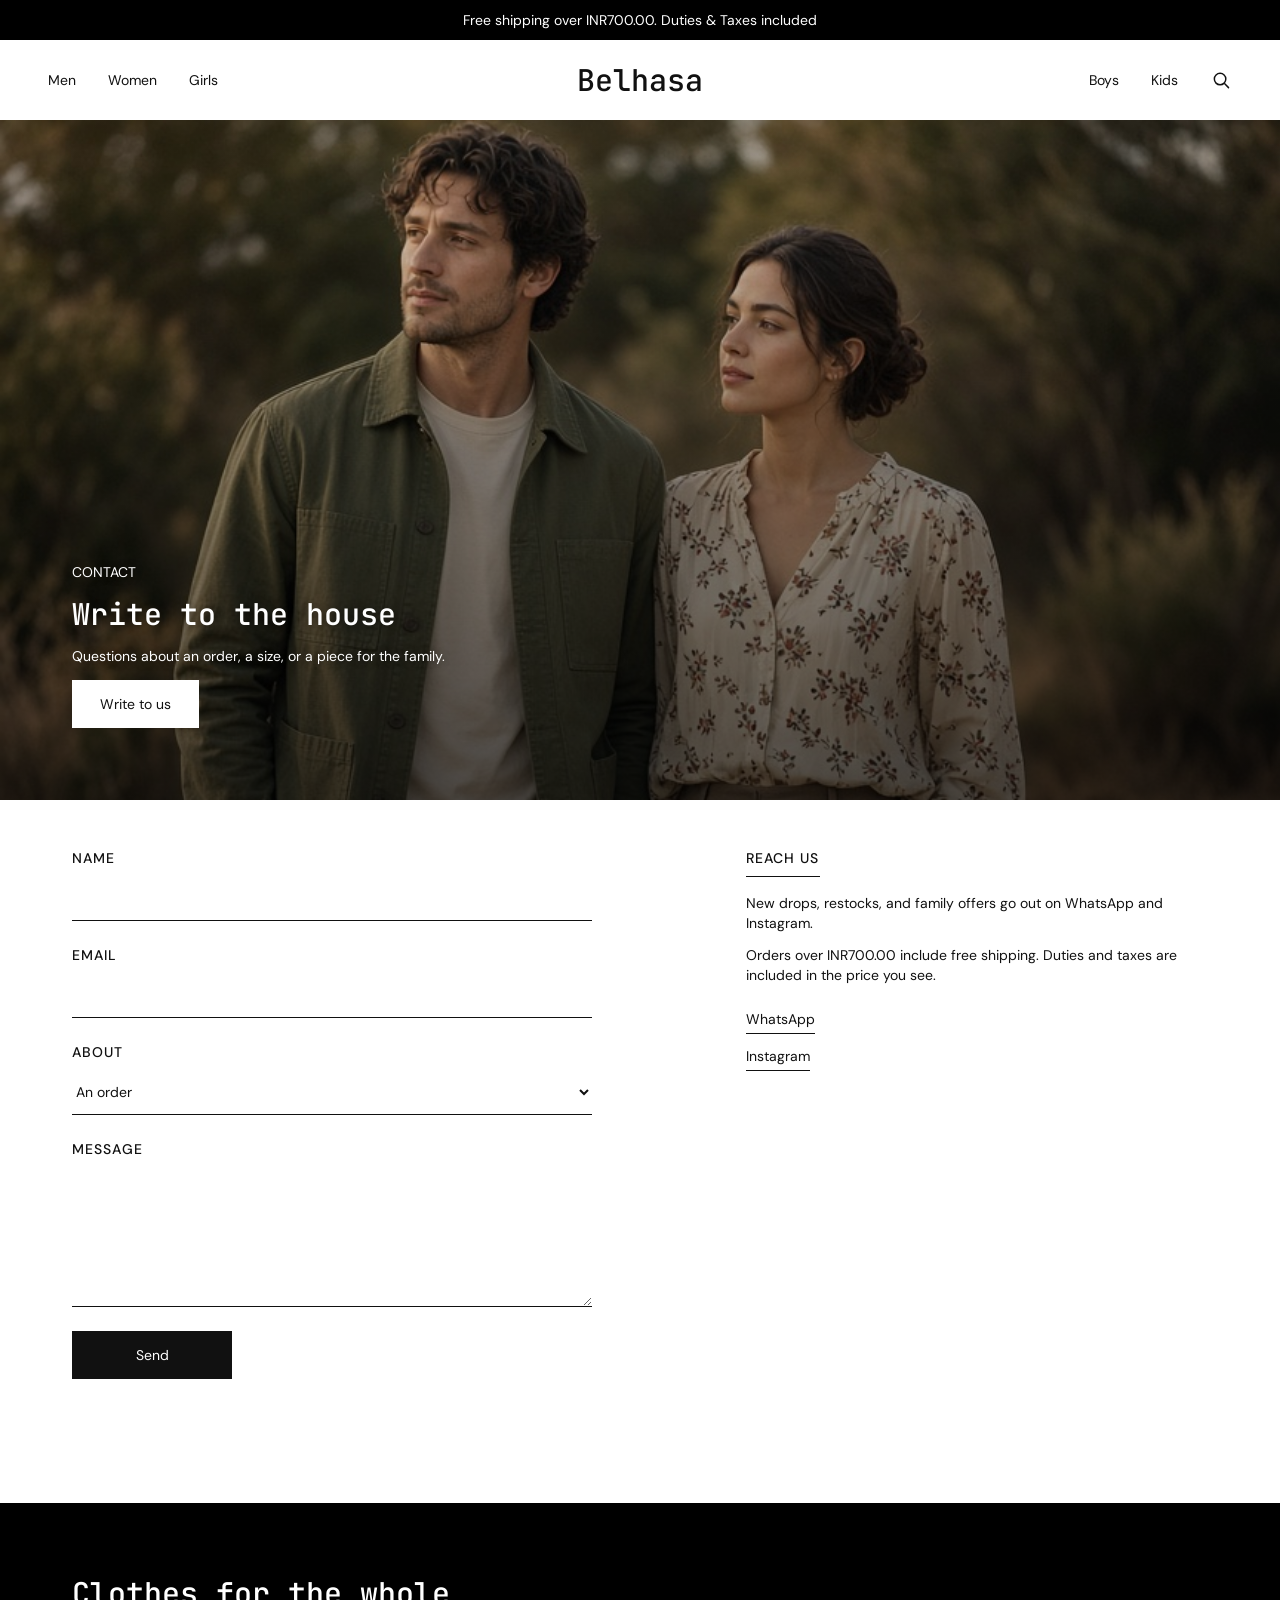
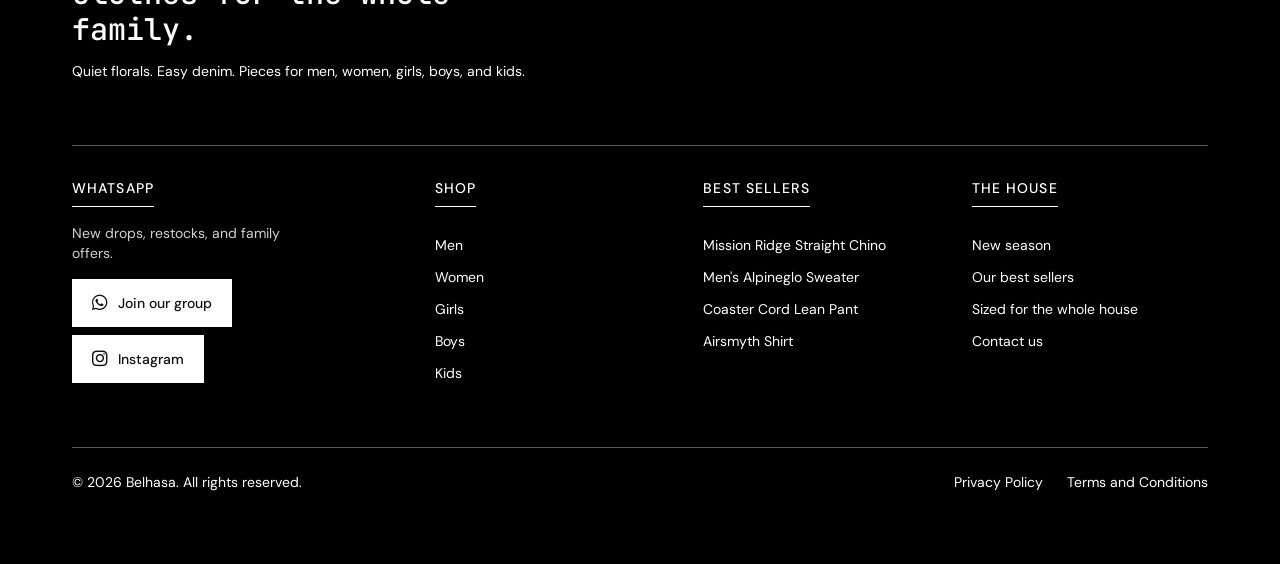
==== contact.html @ 9f824644 "Add files via upload" ====
<!DOCTYPE html>
<html lang="en">
  <head>
    <meta charset="UTF-8" />
    <meta name="viewport" content="width=device-width, initial-scale=1" />
    <title>Contact — Belhasa</title>
    <link rel="preconnect" href="https://fonts.googleapis.com" />
    <link rel="preconnect" href="https://fonts.gstatic.com" crossorigin />
    <link
      href="https://fonts.googleapis.com/css2?family=DM+Sans:opsz,wght@9..40,400;9..40,500&family=JetBrains+Mono:wght@500&display=swap"
      rel="stylesheet"
    />
    <link rel="stylesheet" href="https://cdnjs.cloudflare.com/ajax/libs/font-awesome/6.7.2/css/all.min.css" />
    <link rel="stylesheet" href="styles.css" />
  </head>
  <body>
    <p class="promo">Free shipping over INR700.00. Duties &amp; Taxes included</p>

    <header class="header" data-header>
      <button class="menu-toggle" type="button" aria-expanded="false" aria-controls="site-nav" data-menu-toggle>
        <span class="visually-hidden">Menu</span>
        <svg width="22" height="22" viewBox="0 0 24 24" fill="none" stroke="currentColor" stroke-width="1.6" aria-hidden="true">
          <path d="M4 7h16M4 12h16M4 17h16" stroke-linecap="round" />
        </svg>
      </button>

      <nav class="nav nav-left" id="site-nav" aria-label="Categories" data-nav>
        <a href="index.html#men">Men</a>
        <a href="index.html#women">Women</a>
        <a href="index.html#girls">Girls</a>
        <a class="nav-right-link" href="index.html#boys">Boys</a>
        <a class="nav-right-link" href="index.html#kids">Kids</a>
      </nav>

      <a class="logo" href="index.html">Belhasa</a>

      <div class="nav nav-right">
        <a href="index.html#boys">Boys</a>
        <a href="index.html#kids">Kids</a>
        <button class="search-toggle" type="button" aria-expanded="false" aria-controls="search-panel" data-search-toggle>
          <span class="visually-hidden">Search</span>
          <svg width="22" height="22" viewBox="0 0 24 24" fill="none" stroke="currentColor" stroke-width="1.6" stroke-linecap="round" aria-hidden="true">
            <circle cx="11" cy="11" r="6.25" />
            <path d="M16.1 16.2 20.2 20.3" />
          </svg>
        </button>
      </div>

      <form class="search-panel" id="search-panel" role="search" hidden data-search-panel>
        <label class="visually-hidden" for="search-input">Search Belhasa</label>
        <input id="search-input" type="search" name="q" placeholder="Search men, women, girls, boys, kids" data-search-input />
        <button class="search-close" type="button" data-search-close>Close</button>
      </form>
    </header>

    <main>
      <section class="hero contact-hero" aria-labelledby="contact-title">
        <div class="hero-copy">
          <p class="eyebrow">Contact</p>
          <h1 id="contact-title">Write to the house</h1>
          <p class="hero-text">Questions about an order, a size, or a piece for the family.</p>
          <a class="cta" href="#write">Write to us</a>
        </div>
      </section>

      <div class="contact" id="write">
      <section aria-label="Message">
        <form class="contact-form" data-contact>
          <label class="contact-field">
            <span>Name</span>
            <input type="text" name="name" required autocomplete="name" />
          </label>
          <label class="contact-field">
            <span>Email</span>
            <input type="email" name="email" required autocomplete="email" />
          </label>
          <label class="contact-field">
            <span>About</span>
            <select name="about">
              <option>An order</option>
              <option>Sizing</option>
              <option>The house</option>
            </select>
          </label>
          <label class="contact-field">
            <span>Message</span>
            <textarea name="message" required></textarea>
          </label>
          <button class="order-submit" type="submit">Send</button>
          <p class="contact-status" data-contact-status role="status"></p>
        </form>
      </section>

      <aside class="contact-aside">
        <h2>Reach us</h2>
        <p>New drops, restocks, and family offers go out on WhatsApp and Instagram.</p>
        <p>Orders over INR700.00 include free shipping. Duties and taxes are included in the price you see.</p>
        <div class="contact-ways">
          <a href="https://chat.whatsapp.com/" target="_blank" rel="noopener noreferrer">WhatsApp</a>
          <a href="https://www.instagram.com/" target="_blank" rel="noopener noreferrer">Instagram</a>
        </div>
      </aside>
      </div>
    </main>

    <footer class="site-footer">
      <div class="footer-intro">
        <p class="footer-statement">Clothes for the whole family.</p>
        <p class="footer-lead">Quiet florals. Easy denim. Pieces for men, women, girls, boys, and kids.</p>
      </div>
      <div class="footer-grid">
        <div class="footer-news">
          <p class="footer-label">WhatsApp</p>
          <p class="footer-news-copy">New drops, restocks, and family offers.</p>
          <div class="footer-social">
            <a class="footer-whatsapp" href="https://chat.whatsapp.com/" target="_blank" rel="noopener noreferrer">
              <i class="fa-brands fa-whatsapp" aria-hidden="true"></i>
              Join our group
            </a>
            <a class="footer-whatsapp" href="https://www.instagram.com/" target="_blank" rel="noopener noreferrer">
              <i class="fa-brands fa-instagram" aria-hidden="true"></i>
              Instagram
            </a>
          </div>
        </div>
        <nav class="footer-links" aria-label="Shop">
          <p class="footer-label">Shop</p>
          <a href="index.html#men">Men</a>
          <a href="index.html#women">Women</a>
          <a href="index.html#girls">Girls</a>
          <a href="index.html#boys">Boys</a>
          <a href="index.html#kids">Kids</a>
        </nav>
        <nav class="footer-links" aria-label="Best sellers">
          <p class="footer-label">Best sellers</p>
          <a href="product.html?item=mission-ridge-straight-chino">Mission Ridge Straight Chino</a>
          <a href="product.html?item=mens-alpineglo-sweater">Men's Alpineglo Sweater</a>
          <a href="product.html?item=coaster-cord-lean-pant">Coaster Cord Lean Pant</a>
          <a href="product.html?item=airsmyth-shirt">Airsmyth Shirt</a>
        </nav>
        <nav class="footer-links" aria-label="The house">
          <p class="footer-label">The house</p>
          <a href="index.html#top">New season</a>
          <a href="index.html#sellers">Our best sellers</a>
          <a href="index.html#house">Sized for the whole house</a>
          <a href="contact.html">Contact us</a>
        </nav>
      </div>
      <div class="footer-base">
        <p>© 2026 Belhasa. All rights reserved.</p>
        <nav class="footer-legal" aria-label="Legal">
          <a href="privacy.html">Privacy Policy</a>
          <a href="terms.html">Terms and Conditions</a>
        </nav>
      </div>
    </footer>

    <script src="main.js"></script>
    <script>
      const form = document.querySelector("[data-contact]");
      const status = document.querySelector("[data-contact-status]");

      form.addEventListener("submit", (event) => {
        event.preventDefault();
        const data = new FormData(form);
        status.textContent = "Message noted. " + data.get("name") + ", we will write back about " + String(data.get("about")).toLowerCase() + ".";
        form.reset();
      });
    </script>
  </body>
</html>
---- styles.css ----
:root {
  --ink: #111111;
  --white: #ffffff;
  --black: #000000;
  --font-primary: "JetBrains Mono", ui-monospace, monospace;
  --font-secondary: "DM Sans", sans-serif;
}

* {
  box-sizing: border-box;
}

html {
  scroll-behavior: smooth;
}

body {
  margin: 0;
  background: var(--white);
  color: var(--ink);
  font-family: var(--font-secondary);
  font-size: 14px;
  font-weight: 400;
  line-height: 20px;
}

a {
  color: inherit;
  text-decoration: none;
}

button,
input,
textarea,
select {
  font: inherit;
}

.visually-hidden {
  position: absolute;
  width: 1px;
  height: 1px;
  padding: 0;
  margin: -1px;
  overflow: hidden;
  clip: rect(0, 0, 0, 0);
  white-space: nowrap;
  border: 0;
}

.promo {
  display: flex;
  align-items: center;
  justify-content: center;
  height: 40px;
  margin: 0;
  background: var(--black);
  color: var(--white);
  font-size: 14px;
  line-height: 20px;
  text-align: center;
}

.header {
  position: sticky;
  top: 0;
  z-index: 20;
  display: grid;
  grid-template-columns: 1fr auto 1fr;
  align-items: center;
  height: 80px;
  padding: 0 48px;
  background: var(--white);
}

.menu-toggle {
  display: none;
}

.nav {
  display: flex;
  align-items: center;
  gap: 32px;
}

.nav a,
.search-close,
.search-toggle,
.menu-toggle {
  color: var(--ink);
}

.nav-right {
  justify-content: flex-end;
}

.nav-right-link {
  display: none;
}

.logo {
  font-family: var(--font-primary);
  font-size: 30px;
  font-weight: 500;
  line-height: 36px;
  letter-spacing: 0;
}

.search-toggle,
.search-close,
.menu-toggle {
  align-items: center;
  justify-content: center;
  padding: 0;
  border: 0;
  background: transparent;
  cursor: pointer;
}

.search-toggle,
.search-close {
  display: inline-flex;
}

.search-panel {
  display: flex;
  grid-column: 1 / -1;
  align-items: center;
  gap: 16px;
  height: 56px;
}

.search-panel[hidden] {
  display: none;
}

.search-panel input {
  flex: 1;
  height: 40px;
  padding: 0 12px;
  border: 1px solid var(--ink);
  border-radius: 0;
  background: var(--white);
  color: var(--ink);
}

.search-panel input:focus {
  outline: 2px solid var(--ink);
  outline-offset: 2px;
}

.header.is-searching {
  height: auto;
  min-height: 80px;
  padding-bottom: 16px;
}

.hero {
  position: relative;
  display: flex;
  flex-direction: column;
  justify-content: flex-end;
  height: 680px;
  background-image: url("hero-clothing.jpg");
  background-position: center;
  background-size: cover;
  color: var(--white);
}

.hero::before {
  content: "";
  position: absolute;
  inset: 0;
  background-image: linear-gradient(180deg, rgba(0, 0, 0, 0.08) 0%, rgba(0, 0, 0, 0.62) 100%);
}

.hero-copy {
  position: relative;
  z-index: 1;
  display: flex;
  flex-direction: column;
  align-items: flex-start;
  gap: 14px;
  padding: 0 72px 72px;
}

.eyebrow,
.hero h1,
.banner h2,
.hero-text {
  margin: 0;
}

.eyebrow {
  font-size: 14px;
  line-height: 20px;
  letter-spacing: 0;
  text-transform: uppercase;
}

.hero h1,
.banner h2 {
  font-family: var(--font-primary);
  font-size: 30px;
  font-weight: 500;
  line-height: 36px;
  letter-spacing: 0;
}

.banner {
  color: var(--white);
}

.banner-image {
  position: relative;
  display: flex;
  flex-direction: column;
  justify-content: flex-end;
  height: 680px;
  background-image: url("images/split-right.jpg");
  background-position: center 42%;
  background-size: cover;
}

.banner-image::before {
  content: "";
  position: absolute;
  inset: 0;
  background-image: linear-gradient(180deg, rgba(0, 0, 0, 0) 42%, rgba(0, 0, 0, 0.78) 100%);
}

.banner-copy {
  position: relative;
  z-index: 1;
  display: flex;
  flex-direction: column;
  align-items: flex-start;
  gap: 14px;
  padding: 0 72px 72px;
}

.banner-copy h2,
.banner-copy p {
  margin: 0;
  text-shadow: 0 1px 10px rgba(0, 0, 0, 0.45);
}

.banner-copy p {
  max-width: 36em;
}

.banner-copy .cta {
  background: var(--white);
  color: var(--ink);
}

.hero-text {
  font-size: 14px;
  line-height: 20px;
}

.contact-hero {
  background-image: url("images/split-left.jpg");
  background-position: center top;
}

.contact-hero .hero-copy h1,
.contact-hero .hero-copy p {
  text-shadow: 0 1px 10px rgba(0, 0, 0, 0.45);
}

.cta {
  display: inline-flex;
  align-items: center;
  justify-content: center;
  padding: 14px 28px;
  background: var(--white);
  color: var(--ink);
  font-size: 14px;
  line-height: 20px;
}

.cta:focus-visible,
.nav a:focus-visible,
.logo:focus-visible,
.search-toggle:focus-visible,
.menu-toggle:focus-visible,
.search-close:focus-visible,
.wish:focus-visible,
.sellers-next:focus-visible,
.product-open:focus-visible,
.gallery-shot:focus-visible,
.size-options button:focus-visible,
.color-options button:focus-visible,
.order-submit:focus-visible,
.lightbox button:focus-visible,
.site-footer a:focus-visible,
.legal a:focus-visible,
.footer-whatsapp:focus-visible {
  outline: 2px solid currentColor;
  outline-offset: 3px;
}

.sellers {
  position: relative;
  padding: 48px 72px 56px;
  background: var(--white);
  scroll-margin-top: 96px;
}

.banner {
  scroll-margin-top: 96px;
}

.sellers h2,
.related h2 {
  display: inline-block;
  margin: 0 0 28px;
  padding-bottom: 8px;
  border-bottom: 1px solid var(--ink);
  font-family: var(--font-secondary);
  font-size: 14px;
  font-weight: 500;
  line-height: 20px;
  letter-spacing: 0.08em;
  text-transform: uppercase;
}

.sellers-row {
  display: flex;
  gap: 16px;
  overflow-x: auto;
  overflow-y: hidden;
  overscroll-behavior-x: contain;
  scroll-snap-type: x mandatory;
  scrollbar-width: none;
  cursor: grab;
  -webkit-overflow-scrolling: touch;
}

.sellers-row.is-dragging {
  cursor: grabbing;
  scroll-snap-type: none;
  user-select: none;
}

.sellers-row::-webkit-scrollbar {
  display: none;
}

.product {
  display: flex;
  flex: 0 0 calc((100% - 48px) / 4);
  flex-direction: column;
  gap: 12px;
  min-width: 220px;
  scroll-snap-align: start;
}

.product-photo {
  position: relative;
  aspect-ratio: 3 / 4;
  background: #e7e1d8;
}

.product-open {
  position: absolute;
  inset: 0;
  z-index: 1;
}

.wish {
  position: absolute;
  top: 12px;
  right: 12px;
  z-index: 2;
  display: inline-flex;
  padding: 0;
  border: 0;
  background: transparent;
  color: var(--ink);
  cursor: pointer;
}

.wish[aria-pressed="true"] svg {
  fill: var(--ink);
}

.swatch-row {
  display: flex;
  align-items: flex-start;
  justify-content: space-between;
  gap: 12px;
}

.swatches {
  display: flex;
  align-items: center;
  gap: 6px;
  min-height: 16px;
  padding-top: 4px;
}

.product-price {
  margin: 0;
  font-size: 14px;
  line-height: 20px;
  white-space: nowrap;
}

.swatches i {
  width: 12px;
  height: 12px;
  border: 1px solid rgba(17, 17, 17, 0.25);
  border-radius: 50%;
}

.swatches span,
.product-meta p {
  margin: 0;
  font-size: 14px;
  line-height: 20px;
}

.product-meta {
  display: flex;
  justify-content: space-between;
  gap: 12px;
}

.order-now {
  flex-shrink: 0;
  white-space: nowrap;
}

.sellers-next {
  position: absolute;
  top: 46%;
  right: 36px;
  display: inline-flex;
  align-items: center;
  justify-content: center;
  width: 44px;
  height: 44px;
  padding: 0;
  border: 0;
  border-radius: 50%;
  background: var(--white);
  color: var(--ink);
  cursor: pointer;
}

.catalog {
  display: grid;
  grid-template-columns: repeat(5, 1fr);
  gap: 24px;
  padding: 64px 72px 0;
}

.catalog article {
  display: flex;
  flex-direction: column;
  gap: 8px;
  min-height: 140px;
  padding-top: 16px;
  border-top: 1px solid var(--ink);
  scroll-margin-top: 96px;
}

.catalog h3 {
  margin: 0;
  font-family: var(--font-primary);
  font-size: 30px;
  font-weight: 500;
  line-height: 36px;
}

.catalog p {
  margin: 0;
}

.site-footer {
  background: var(--black);
  color: var(--white);
  padding: 72px;
}

.footer-statement,
.footer-lead,
.footer-label,
.footer-base p,
.footer-news-copy {
  margin: 0;
}

.footer-statement {
  max-width: 14em;
  font-family: var(--font-primary);
  font-size: 30px;
  font-weight: 500;
  line-height: 36px;
}

.footer-lead {
  max-width: 36em;
  margin-top: 14px;
}

.footer-grid {
  display: grid;
  grid-template-columns: 1.4fr repeat(3, 1fr);
  gap: 48px 32px;
  margin-top: 64px;
  padding-top: 32px;
  border-top: 1px solid rgba(255, 255, 255, 0.35);
}

.footer-label {
  display: inline-block;
  margin-bottom: 16px;
  padding-bottom: 8px;
  border-bottom: 1px solid var(--white);
  font-size: 14px;
  font-weight: 500;
  line-height: 20px;
  letter-spacing: 0.08em;
  text-transform: uppercase;
}

.footer-links {
  display: flex;
  flex-direction: column;
  align-items: flex-start;
  gap: 12px;
}

.footer-news-copy {
  max-width: 16em;
  margin-bottom: 16px;
  color: rgba(255, 255, 255, 0.82);
}

.footer-social {
  display: flex;
  flex-direction: column;
  align-items: flex-start;
  gap: 8px;
}

.footer-whatsapp {
  display: inline-flex;
  align-items: center;
  gap: 10px;
  height: 48px;
  padding: 0 20px;
  background: var(--white);
  color: var(--ink);
  font-weight: 500;
}

.footer-whatsapp i {
  flex-shrink: 0;
  font-size: 18px;
  line-height: 1;
}

.footer-base {
  display: flex;
  align-items: center;
  justify-content: space-between;
  gap: 24px;
  margin-top: 64px;
  padding-top: 24px;
  border-top: 1px solid rgba(255, 255, 255, 0.35);
}

.footer-legal {
  display: flex;
  flex-wrap: wrap;
  gap: 8px 24px;
  margin-left: auto;
}

.legal {
  max-width: 720px;
  margin: 0 auto;
  padding: 72px;
}

.legal-logo,
.legal h1 {
  font-family: var(--font-primary);
  font-size: 30px;
  font-weight: 500;
  line-height: 36px;
}

.legal-logo {
  display: inline-block;
  margin-bottom: 48px;
}

.legal h1,
.legal h2,
.legal p {
  margin: 0;
}

.legal h1 {
  margin-bottom: 16px;
}

.legal h2 {
  margin-top: 32px;
  margin-bottom: 8px;
  font-size: 14px;
  font-weight: 500;
  line-height: 20px;
  letter-spacing: 0.08em;
  text-transform: uppercase;
}

.legal p + p {
  margin-top: 12px;
}

.legal-back {
  margin-top: 48px;
}

.legal-back a {
  display: inline-block;
  padding-bottom: 4px;
  border-bottom: 1px solid var(--ink);
}

.contact {
  scroll-margin-top: 96px;
  display: grid;
  grid-template-columns: 1.15fr 0.85fr;
  gap: 64px 48px;
  align-items: start;
  padding: 48px 72px 80px;
}

.contact h1,
.contact-lead,
.contact-aside p,
.contact-status {
  margin: 0;
}

.contact h1 {
  margin-bottom: 12px;
  font-family: var(--font-primary);
  font-size: 30px;
  font-weight: 500;
  line-height: 36px;
}

.contact-lead {
  max-width: 36em;
  margin-bottom: 32px;
}

.contact-form {
  display: flex;
  flex-direction: column;
  align-items: flex-start;
  gap: 24px;
  max-width: 520px;
}

.contact-field {
  display: flex;
  flex-direction: column;
  gap: 8px;
  width: 100%;
}

.contact-field span {
  font-size: 14px;
  font-weight: 500;
  line-height: 20px;
  letter-spacing: 0.08em;
  text-transform: uppercase;
}

.contact-field input,
.contact-field textarea,
.contact-field select {
  width: 100%;
  padding: 12px 0;
  border: 0;
  border-bottom: 1px solid var(--ink);
  border-radius: 0;
  background: transparent;
  color: var(--ink);
}

.contact-field textarea {
  min-height: 140px;
  resize: vertical;
}

.contact-field input:focus,
.contact-field textarea:focus,
.contact-field select:focus {
  outline: 2px solid var(--ink);
  outline-offset: 3px;
}

.contact-form .order-submit {
  width: auto;
  min-width: 160px;
  padding: 0 28px;
}

.contact-status {
  min-height: 20px;
}

.contact-aside h2 {
  display: inline-block;
  margin: 0 0 16px;
  padding-bottom: 8px;
  border-bottom: 1px solid var(--ink);
  font-size: 14px;
  font-weight: 500;
  line-height: 20px;
  letter-spacing: 0.08em;
  text-transform: uppercase;
}

.contact-aside p + p {
  margin-top: 12px;
}

.contact-ways {
  display: flex;
  flex-direction: column;
  align-items: flex-start;
  gap: 12px;
  margin-top: 24px;
}

.contact-ways a {
  display: inline-block;
  padding-bottom: 4px;
  border-bottom: 1px solid var(--ink);
}

.product-single {
  display: grid;
  grid-template-columns: 1.15fr 0.85fr;
  gap: 48px;
  align-items: start;
  padding: 32px 72px 80px;
}

.crumbs,
.product-buy h1,
.product-price-line,
.product-note,
.product-copy,
.option-label,
.order-status {
  margin: 0;
}

.product-gallery {
  display: grid;
  grid-template-columns: 1fr 1fr;
  gap: 8px;
}

.gallery-shot {
  display: block;
  width: 100%;
  padding: 0;
  border: 0;
  background: #e7e1d8;
  cursor: zoom-in;
}

.gallery-shot img {
  display: block;
  width: 100%;
  aspect-ratio: 3 / 4;
  object-fit: cover;
}

.product-buy {
  position: sticky;
  top: 96px;
}

.related {
  padding: 8px 72px 80px;
}

.related-row {
  display: grid;
  grid-template-columns: repeat(4, 1fr);
  gap: 16px;
}

.related .product {
  flex: none;
  min-width: 0;
}

.crumbs {
  display: flex;
  flex-wrap: wrap;
  gap: 8px;
  margin-bottom: 24px;
}

.crumbs span[aria-hidden="true"] {
  color: rgba(17, 17, 17, 0.45);
}

.product-buy h1 {
  font-family: var(--font-primary);
  font-size: 30px;
  font-weight: 500;
  line-height: 36px;
}

.product-price-line {
  margin-top: 12px;
}

.product-note {
  margin-top: 8px;
}

.option-label {
  margin-bottom: 12px;
  font-size: 14px;
  font-weight: 500;
  line-height: 20px;
  letter-spacing: 0.08em;
  text-transform: uppercase;
}

.color-options,
.size-options {
  display: flex;
  flex-wrap: wrap;
  gap: 8px;
  margin: 0 0 28px;
  padding: 0;
  border: 0;
}

.color-options button {
  width: 18px;
  height: 18px;
  padding: 0;
  border: 1px solid rgba(17, 17, 17, 0.35);
  border-radius: 50%;
  cursor: pointer;
}

.color-options button[aria-pressed="true"] {
  outline: 1px solid var(--ink);
  outline-offset: 3px;
}

.size-options button {
  min-width: 48px;
  height: 44px;
  padding: 0 12px;
  border: 1px solid var(--ink);
  background: var(--white);
  cursor: pointer;
}

.size-options button[aria-pressed="true"] {
  background: var(--ink);
  color: var(--white);
}

.order-submit {
  width: 100%;
  height: 48px;
  border: 0;
  background: var(--ink);
  color: var(--white);
  cursor: pointer;
}

.order-status,
.product-copy {
  margin-top: 16px;
}

.lightbox {
  width: 100%;
  max-width: none;
  height: 100%;
  max-height: none;
  margin: 0;
  padding: 0;
  border: 0;
  background: transparent;
}

.lightbox::backdrop {
  background: rgba(0, 0, 0, 0.88);
}

.lightbox-frame {
  display: flex;
  align-items: center;
  justify-content: center;
  gap: 16px;
  width: 100%;
  height: 100%;
  padding: 72px;
}

.lightbox img {
  max-width: min(720px, 70vw);
  max-height: 86vh;
  object-fit: contain;
  background: #e7e1d8;
}

.lightbox button {
  border: 0;
  background: var(--white);
  color: var(--ink);
  cursor: pointer;
}

.lightbox-close {
  position: fixed;
  top: 24px;
  right: 24px;
  height: 44px;
  padding: 0 16px;
}

.lightbox-nav {
  width: 44px;
  height: 44px;
  flex-shrink: 0;
}

@media (max-width: 900px) {
  .header {
    grid-template-columns: auto 1fr auto;
    padding: 0 20px;
  }

  .menu-toggle {
    display: inline-flex;
  }

  .nav-left {
    display: none;
    position: absolute;
    top: 100%;
    left: 0;
    right: 0;
    flex-direction: column;
    align-items: flex-start;
    gap: 20px;
    padding: 20px;
    background: var(--white);
    border-bottom: 1px solid var(--ink);
  }

  .nav-left.is-open {
    display: flex;
  }

  .nav-right-link {
    display: inline;
  }

  .nav-right a {
    display: none;
  }

  .hero,
  .banner-image {
    height: 560px;
  }

  .hero-copy,
  .banner-copy,
  .catalog,
  .sellers {
    padding-left: 20px;
    padding-right: 20px;
  }

  .product {
    flex-basis: 78%;
  }

  .catalog {
    grid-template-columns: 1fr;
    padding-top: 40px;
  }

  .logo {
    justify-self: center;
  }

  .site-footer,
  .legal {
    padding: 40px 20px;
  }

  .footer-grid {
    grid-template-columns: 1fr;
  }

  .footer-base {
    align-items: flex-start;
    flex-wrap: wrap;
  }

  .footer-whatsapp {
    width: 100%;
    justify-content: center;
  }

  .product-single {
    grid-template-columns: 1fr;
    padding: 24px 20px 56px;
  }

  .contact {
    grid-template-columns: 1fr;
    padding: 32px 20px 56px;
  }

  .product-buy {
    position: static;
  }

  .related-row {
    grid-template-columns: 1fr 1fr;
  }

  .related {
    padding-left: 20px;
    padding-right: 20px;
  }

  .lightbox-frame {
    padding: 72px 16px;
  }
}
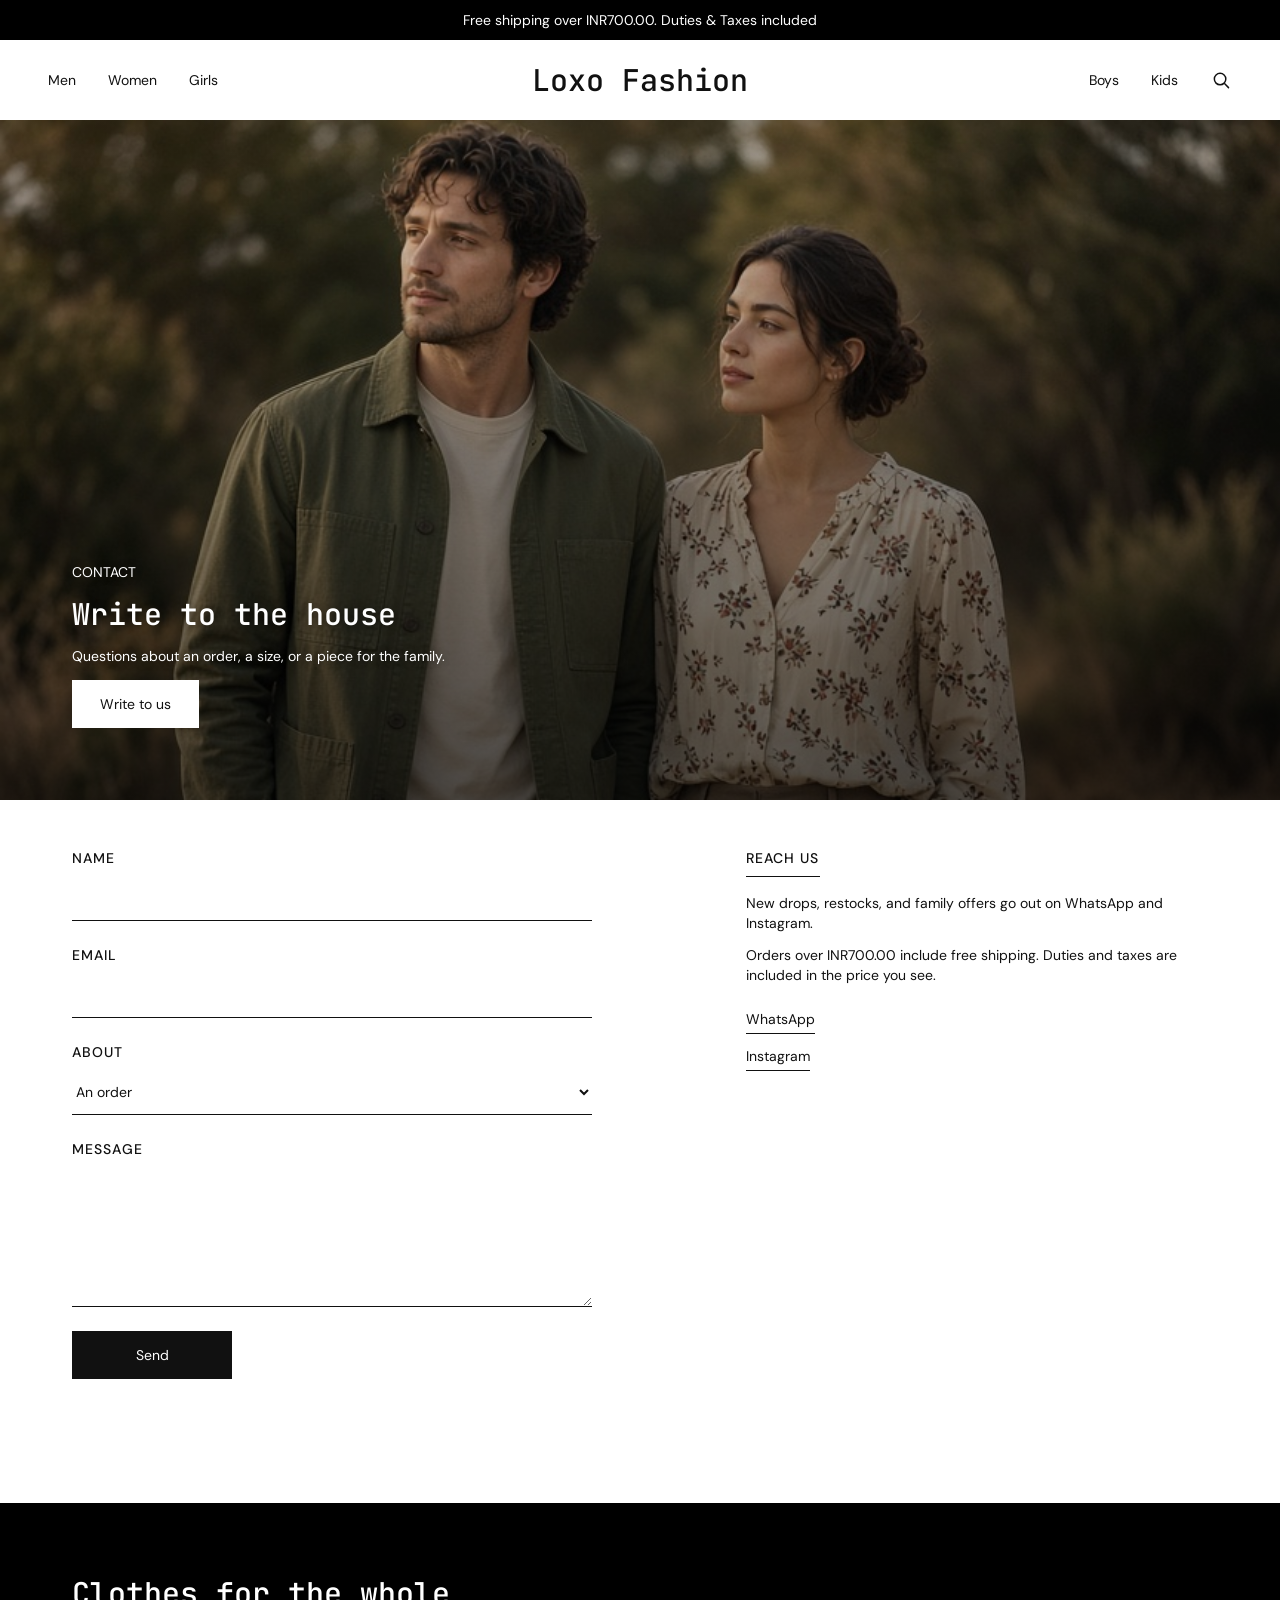
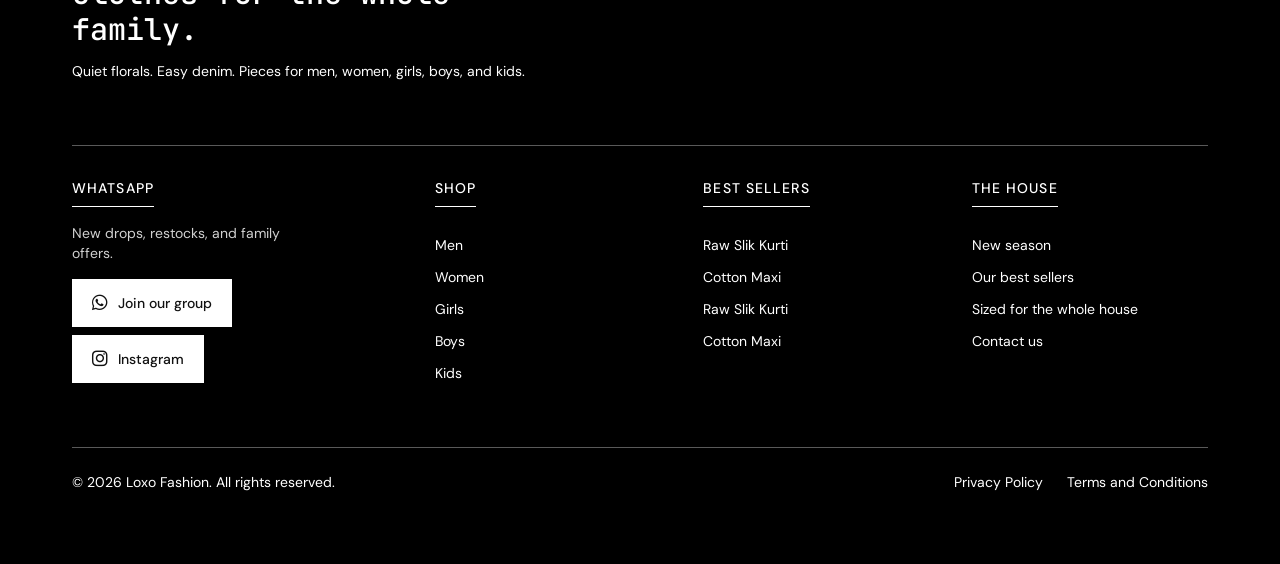
==== commit 505a2f26: "Update" ====
--- a/contact.html
+++ b/contact.html
@@ -3,7 +3,7 @@
   <head>
     <meta charset="UTF-8" />
     <meta name="viewport" content="width=device-width, initial-scale=1" />
-    <title>Contact — Belhasa</title>
+    <title>Contact — Loxo Fashion</title>
     <link rel="preconnect" href="https://fonts.googleapis.com" />
     <link rel="preconnect" href="https://fonts.gstatic.com" crossorigin />
     <link
@@ -32,7 +32,7 @@
         <a class="nav-right-link" href="index.html#kids">Kids</a>
       </nav>
 
-      <a class="logo" href="index.html">Belhasa</a>
+      <a class="logo" href="index.html">Loxo Fashion</a>
 
       <div class="nav nav-right">
         <a href="index.html#boys">Boys</a>
@@ -47,7 +47,7 @@
       </div>
 
       <form class="search-panel" id="search-panel" role="search" hidden data-search-panel>
-        <label class="visually-hidden" for="search-input">Search Belhasa</label>
+        <label class="visually-hidden" for="search-input">Search Loxo Fashion</label>
         <input id="search-input" type="search" name="q" placeholder="Search men, women, girls, boys, kids" data-search-input />
         <button class="search-close" type="button" data-search-close>Close</button>
       </form>
@@ -97,7 +97,7 @@
         <p>Orders over INR700.00 include free shipping. Duties and taxes are included in the price you see.</p>
         <div class="contact-ways">
           <a href="https://chat.whatsapp.com/" target="_blank" rel="noopener noreferrer">WhatsApp</a>
-          <a href="https://www.instagram.com/" target="_blank" rel="noopener noreferrer">Instagram</a>
+          <a href="https://www.instagram.com/loxo_fashion" target="_blank" rel="noopener noreferrer">Instagram</a>
         </div>
       </aside>
       </div>
@@ -117,7 +117,7 @@
               <i class="fa-brands fa-whatsapp" aria-hidden="true"></i>
               Join our group
             </a>
-            <a class="footer-whatsapp" href="https://www.instagram.com/" target="_blank" rel="noopener noreferrer">
+            <a class="footer-whatsapp" href="https://www.instagram.com/loxo_fashion" target="_blank" rel="noopener noreferrer">
               <i class="fa-brands fa-instagram" aria-hidden="true"></i>
               Instagram
             </a>
@@ -133,10 +133,10 @@
         </nav>
         <nav class="footer-links" aria-label="Best sellers">
           <p class="footer-label">Best sellers</p>
-          <a href="product.html?item=mission-ridge-straight-chino">Mission Ridge Straight Chino</a>
-          <a href="product.html?item=mens-alpineglo-sweater">Men's Alpineglo Sweater</a>
-          <a href="product.html?item=coaster-cord-lean-pant">Coaster Cord Lean Pant</a>
-          <a href="product.html?item=airsmyth-shirt">Airsmyth Shirt</a>
+          <a href="product.html?item=mission-ridge-straight-chino">Raw Slik Kurti</a>
+          <a href="product.html?item=mens-alpineglo-sweater">Cotton Maxi</a>
+          <a href="product.html?item=coaster-cord-lean-pant">Raw Slik Kurti</a>
+          <a href="product.html?item=airsmyth-shirt">Cotton Maxi</a>
         </nav>
         <nav class="footer-links" aria-label="The house">
           <p class="footer-label">The house</p>
@@ -147,7 +147,7 @@
         </nav>
       </div>
       <div class="footer-base">
-        <p>© 2026 Belhasa. All rights reserved.</p>
+        <p>© 2026 Loxo Fashion. All rights reserved.</p>
         <nav class="footer-legal" aria-label="Legal">
           <a href="privacy.html">Privacy Policy</a>
           <a href="terms.html">Terms and Conditions</a>
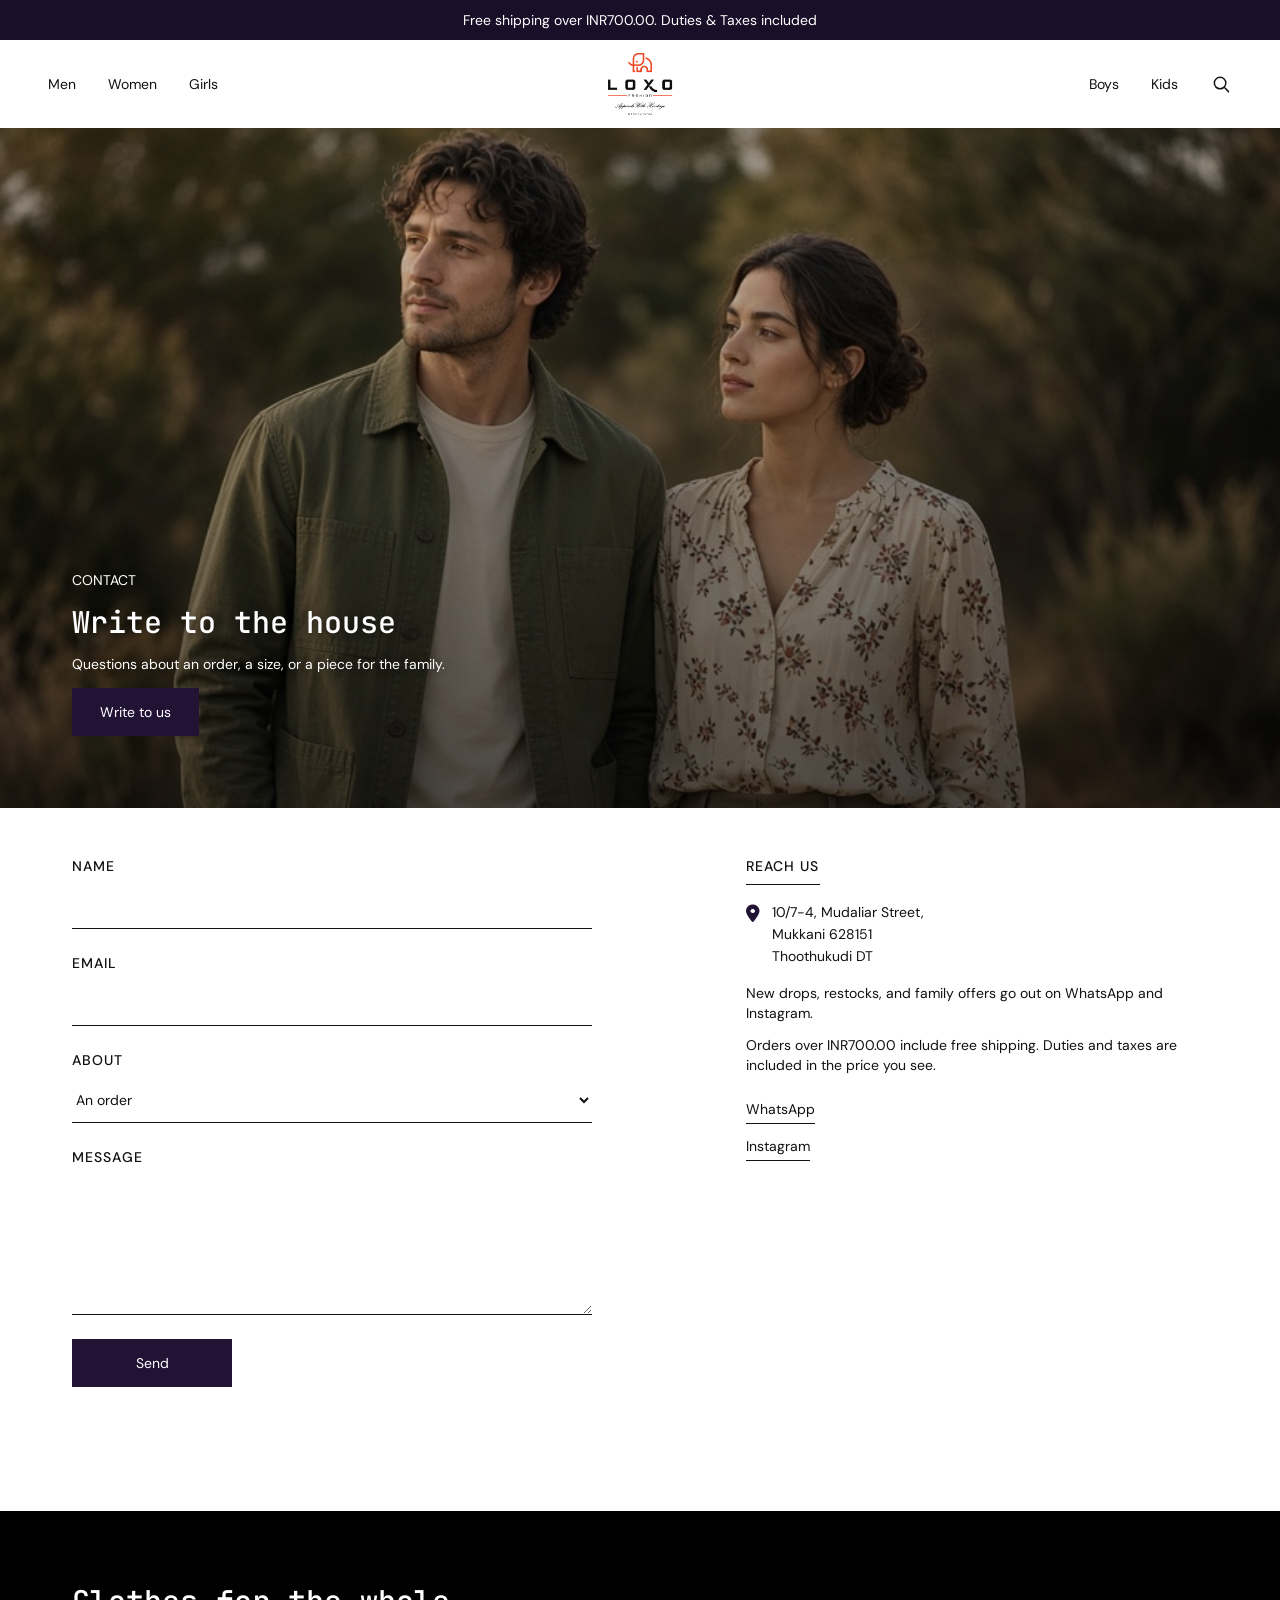
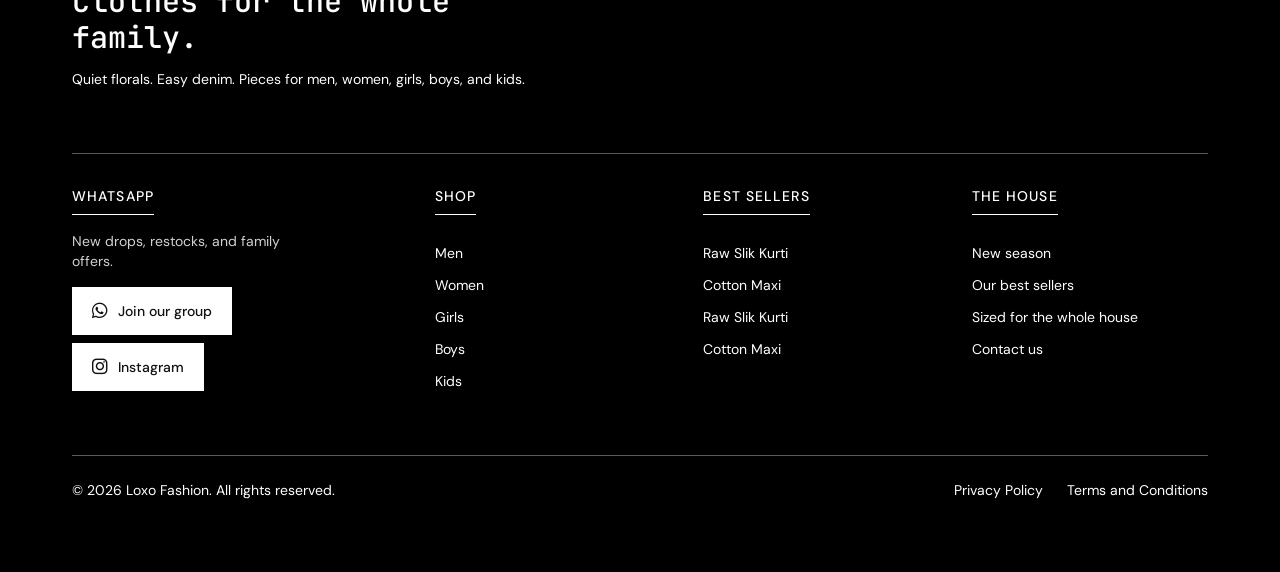
==== commit b57b6490: "updated" ====
--- a/contact.html
+++ b/contact.html
@@ -32,7 +32,7 @@
         <a class="nav-right-link" href="index.html#kids">Kids</a>
       </nav>
 
-      <a class="logo" href="index.html">Loxo Fashion</a>
+      <a class="logo" href="index.html"><img src="images/l.png" alt="Loxo Fashion" width="72" height="72" /></a>
 
       <div class="nav nav-right">
         <a href="index.html#boys">Boys</a>
@@ -93,6 +93,14 @@
 
       <aside class="contact-aside">
         <h2>Reach us</h2>
+        <div class="contact-address-wrap">
+          <i class="fa-solid fa-location-dot" aria-hidden="true"></i>
+          <address class="contact-address">
+            10/7-4, Mudaliar Street,<br />
+            Mukkani 628151<br />
+            Thoothukudi DT
+          </address>
+        </div>
         <p>New drops, restocks, and family offers go out on WhatsApp and Instagram.</p>
         <p>Orders over INR700.00 include free shipping. Duties and taxes are included in the price you see.</p>
         <div class="contact-ways">
--- a/styles.css
+++ b/styles.css
@@ -2,6 +2,9 @@
   --ink: #111111;
   --white: #ffffff;
   --black: #000000;
+  --violet: #221335;
+  --violet-deep: #1a0f28;
+  --violet-soft: #ebe8f0;
   --font-primary: "JetBrains Mono", ui-monospace, monospace;
   --font-secondary: "DM Sans", sans-serif;
 }
@@ -54,7 +57,7 @@
   justify-content: center;
   height: 40px;
   margin: 0;
-  background: var(--black);
+  background: var(--violet-deep);
   color: var(--white);
   font-size: 14px;
   line-height: 20px;
@@ -68,7 +71,7 @@
   display: grid;
   grid-template-columns: 1fr auto 1fr;
   align-items: center;
-  height: 80px;
+  height: 88px;
   padding: 0 48px;
   background: var(--white);
 }
@@ -90,6 +93,10 @@
   color: var(--ink);
 }
 
+.nav a:hover {
+  color: var(--violet);
+}
+
 .nav-right {
   justify-content: flex-end;
 }
@@ -99,11 +106,16 @@
 }
 
 .logo {
-  font-family: var(--font-primary);
-  font-size: 30px;
-  font-weight: 500;
-  line-height: 36px;
-  letter-spacing: 0;
+  display: inline-flex;
+  align-items: center;
+  line-height: 0;
+}
+
+.logo img {
+  display: block;
+  width: auto;
+  height: 72px;
+  max-height: calc(88px - 16px);
 }
 
 .search-toggle,
@@ -151,7 +163,7 @@
 
 .header.is-searching {
   height: auto;
-  min-height: 80px;
+  min-height: 88px;
   padding-bottom: 16px;
 }
 
@@ -251,7 +263,12 @@
 
 .banner-copy .cta {
   background: var(--white);
-  color: var(--ink);
+  color: var(--violet-deep);
+}
+
+.banner-copy .cta:hover {
+  background: var(--violet-soft);
+  color: var(--violet-deep);
 }
 
 .hero-text {
@@ -274,10 +291,15 @@
   align-items: center;
   justify-content: center;
   padding: 14px 28px;
-  background: var(--white);
-  color: var(--ink);
-  font-size: 14px;
-  line-height: 20px;
+  background: var(--violet);
+  color: var(--white);
+  font-size: 14px;
+  line-height: 20px;
+  transition: background 0.2s ease;
+}
+
+.cta:hover {
+  background: var(--violet-deep);
 }
 
 .cta:focus-visible,
@@ -305,11 +327,11 @@
   position: relative;
   padding: 48px 72px 56px;
   background: var(--white);
-  scroll-margin-top: 96px;
+  scroll-margin-top: 104px;
 }
 
 .banner {
-  scroll-margin-top: 96px;
+  scroll-margin-top: 104px;
 }
 
 .sellers h2,
@@ -317,7 +339,7 @@
   display: inline-block;
   margin: 0 0 28px;
   padding-bottom: 8px;
-  border-bottom: 1px solid var(--ink);
+  border-bottom: 2px solid var(--violet);
   font-family: var(--font-secondary);
   font-size: 14px;
   font-weight: 500;
@@ -360,7 +382,9 @@
 .product-photo {
   position: relative;
   aspect-ratio: 3 / 4;
-  background: #e7e1d8;
+  background-color: #e7e1d8;
+  background-position: center;
+  background-size: cover;
 }
 
 .product-open {
@@ -430,7 +454,13 @@
 
 .order-now {
   flex-shrink: 0;
+  font-weight: 500;
+  color: var(--violet);
   white-space: nowrap;
+}
+
+.order-now:hover {
+  color: var(--violet-deep);
 }
 
 .sellers-next {
@@ -464,7 +494,7 @@
   min-height: 140px;
   padding-top: 16px;
   border-top: 1px solid var(--ink);
-  scroll-margin-top: 96px;
+  scroll-margin-top: 104px;
 }
 
 .catalog h3 {
@@ -598,6 +628,13 @@
 .legal-logo {
   display: inline-block;
   margin-bottom: 48px;
+  line-height: 0;
+}
+
+.legal-logo img {
+  display: block;
+  width: auto;
+  height: 72px;
 }
 
 .legal h1,
@@ -635,7 +672,7 @@
 }
 
 .contact {
-  scroll-margin-top: 96px;
+  scroll-margin-top: 104px;
   display: grid;
   grid-template-columns: 1.15fr 0.85fr;
   gap: 64px 48px;
@@ -732,6 +769,28 @@
   text-transform: uppercase;
 }
 
+.contact-address-wrap {
+  display: flex;
+  gap: 12px;
+  align-items: flex-start;
+  margin-bottom: 16px;
+  color: var(--violet);
+}
+
+.contact-address-wrap i {
+  flex-shrink: 0;
+  margin-top: 2px;
+  font-size: 18px;
+  line-height: 22px;
+}
+
+.contact-address {
+  margin: 0;
+  font-style: normal;
+  line-height: 22px;
+  color: var(--ink);
+}
+
 .contact-aside p + p {
   margin-top: 12px;
 }
@@ -792,7 +851,7 @@
 
 .product-buy {
   position: sticky;
-  top: 96px;
+  top: 104px;
 }
 
 .related {
@@ -887,9 +946,14 @@
   width: 100%;
   height: 48px;
   border: 0;
-  background: var(--ink);
+  background: var(--violet);
   color: var(--white);
   cursor: pointer;
+  transition: background 0.2s ease;
+}
+
+.order-submit:hover {
+  background: var(--violet-deep);
 }
 
 .order-status,
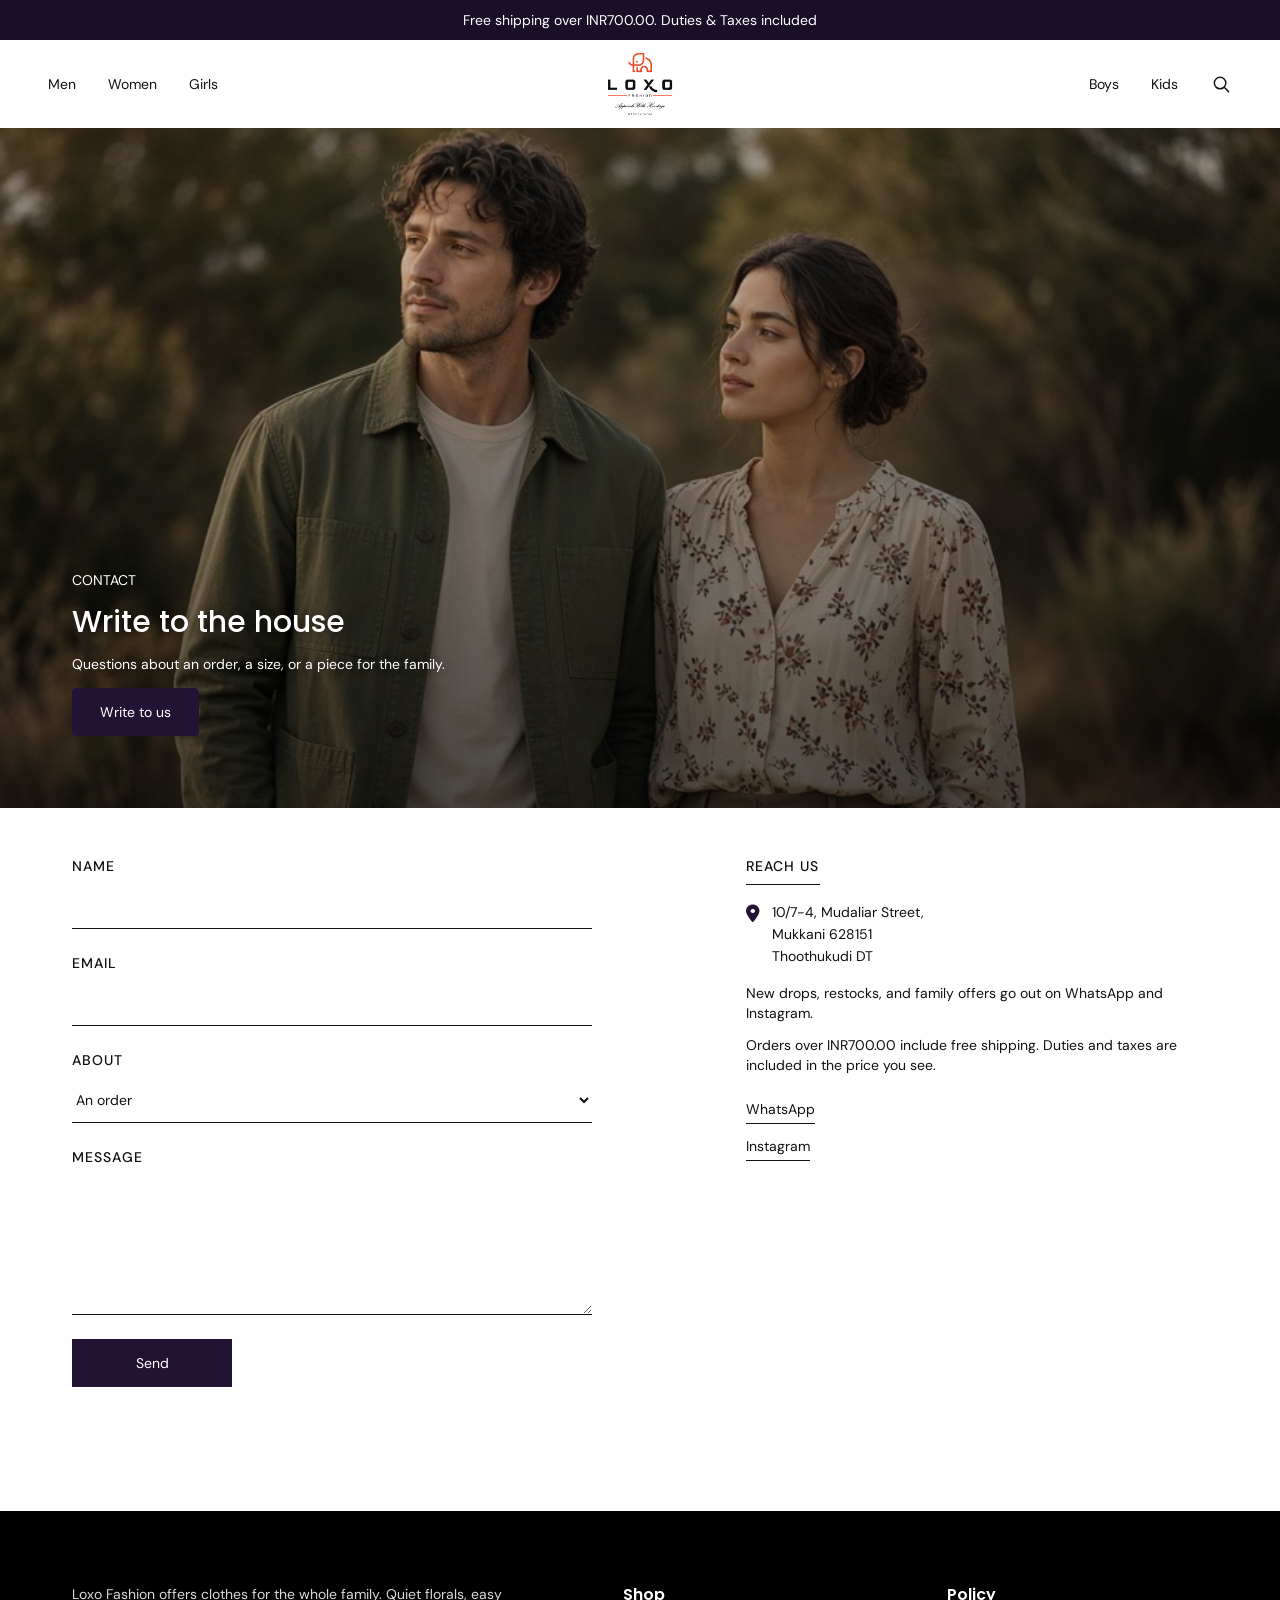
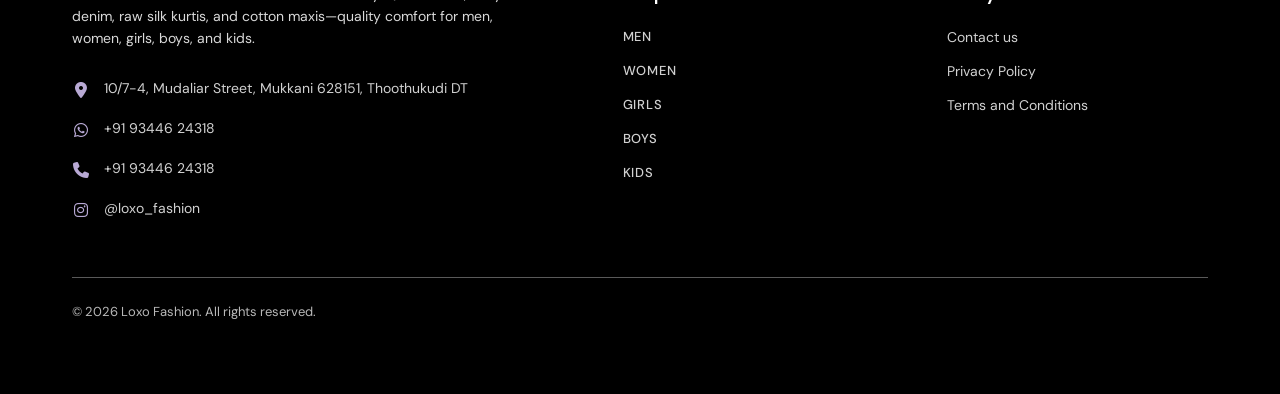
==== commit e6d19b01: "Updated code" ====
--- a/contact.html
+++ b/contact.html
@@ -7,7 +7,7 @@
     <link rel="preconnect" href="https://fonts.googleapis.com" />
     <link rel="preconnect" href="https://fonts.gstatic.com" crossorigin />
     <link
-      href="https://fonts.googleapis.com/css2?family=DM+Sans:opsz,wght@9..40,400;9..40,500&family=JetBrains+Mono:wght@500&display=swap"
+      href="https://fonts.googleapis.com/css2?family=DM+Sans:opsz,wght@9..40,400;9..40,500&family=Poppins:wght@400;500;600&display=swap"
       rel="stylesheet"
     />
     <link rel="stylesheet" href="https://cdnjs.cloudflare.com/ajax/libs/font-awesome/6.7.2/css/all.min.css" />
@@ -112,54 +112,55 @@
     </main>
 
     <footer class="site-footer">
-      <div class="footer-intro">
-        <p class="footer-statement">Clothes for the whole family.</p>
-        <p class="footer-lead">Quiet florals. Easy denim. Pieces for men, women, girls, boys, and kids.</p>
-      </div>
-      <div class="footer-grid">
-        <div class="footer-news">
-          <p class="footer-label">WhatsApp</p>
-          <p class="footer-news-copy">New drops, restocks, and family offers.</p>
-          <div class="footer-social">
-            <a class="footer-whatsapp" href="https://chat.whatsapp.com/" target="_blank" rel="noopener noreferrer">
+      <div class="footer-columns">
+        <div class="footer-about">
+          <p class="footer-about-text">
+            Loxo Fashion offers clothes for the whole family. Quiet florals, easy denim, raw silk kurtis, and cotton
+            maxis—quality comfort for men, women, girls, boys, and kids.
+          </p>
+          <ul class="footer-contact">
+            <li>
+              <i class="fa-solid fa-location-dot" aria-hidden="true"></i>
+              <span>10/7-4, Mudaliar Street, Mukkani 628151, Thoothukudi DT</span>
+            </li>
+            <li>
               <i class="fa-brands fa-whatsapp" aria-hidden="true"></i>
-              Join our group
-            </a>
-            <a class="footer-whatsapp" href="https://www.instagram.com/loxo_fashion" target="_blank" rel="noopener noreferrer">
+              <a href="https://wa.me/919344624318" target="_blank" rel="noopener noreferrer">+91&nbsp;93446&nbsp;24318</a>
+            </li>
+            <li>
+              <i class="fa-solid fa-phone" aria-hidden="true"></i>
+              <a href="tel:+919344624318">+91&nbsp;93446&nbsp;24318</a>
+            </li>
+            <li>
               <i class="fa-brands fa-instagram" aria-hidden="true"></i>
-              Instagram
-            </a>
+              <a href="https://www.instagram.com/loxo_fashion" target="_blank" rel="noopener noreferrer">@loxo_fashion</a>
+            </li>
+          </ul>
+        </div>
+
+        <nav class="footer-column" aria-labelledby="footer-shop-title">
+          <p class="footer-column-title" id="footer-shop-title">Shop</p>
+          <div class="footer-links footer-links-shop">
+            <a href="index.html#men">Men</a>
+            <a href="index.html#women">Women</a>
+            <a href="index.html#girls">Girls</a>
+            <a href="index.html#boys">Boys</a>
+            <a href="index.html#kids">Kids</a>
           </div>
-        </div>
-        <nav class="footer-links" aria-label="Shop">
-          <p class="footer-label">Shop</p>
-          <a href="index.html#men">Men</a>
-          <a href="index.html#women">Women</a>
-          <a href="index.html#girls">Girls</a>
-          <a href="index.html#boys">Boys</a>
-          <a href="index.html#kids">Kids</a>
         </nav>
-        <nav class="footer-links" aria-label="Best sellers">
-          <p class="footer-label">Best sellers</p>
-          <a href="product.html?item=mission-ridge-straight-chino">Raw Slik Kurti</a>
-          <a href="product.html?item=mens-alpineglo-sweater">Cotton Maxi</a>
-          <a href="product.html?item=coaster-cord-lean-pant">Raw Slik Kurti</a>
-          <a href="product.html?item=airsmyth-shirt">Cotton Maxi</a>
-        </nav>
-        <nav class="footer-links" aria-label="The house">
-          <p class="footer-label">The house</p>
-          <a href="index.html#top">New season</a>
-          <a href="index.html#sellers">Our best sellers</a>
-          <a href="index.html#house">Sized for the whole house</a>
-          <a href="contact.html">Contact us</a>
+
+        <nav class="footer-column" aria-labelledby="footer-policy-title">
+          <p class="footer-column-title" id="footer-policy-title">Policy</p>
+          <div class="footer-links">
+            <a href="contact.html">Contact us</a>
+            <a href="privacy.html">Privacy Policy</a>
+            <a href="terms.html">Terms and Conditions</a>
+          </div>
         </nav>
       </div>
+
       <div class="footer-base">
         <p>© 2026 Loxo Fashion. All rights reserved.</p>
-        <nav class="footer-legal" aria-label="Legal">
-          <a href="privacy.html">Privacy Policy</a>
-          <a href="terms.html">Terms and Conditions</a>
-        </nav>
       </div>
     </footer>
 
--- a/styles.css
+++ b/styles.css
@@ -5,7 +5,7 @@
   --violet: #221335;
   --violet-deep: #1a0f28;
   --violet-soft: #ebe8f0;
-  --font-primary: "JetBrains Mono", ui-monospace, monospace;
+  --font-primary: "Poppins", sans-serif;
   --font-secondary: "DM Sans", sans-serif;
 }
 
@@ -229,8 +229,8 @@
   flex-direction: column;
   justify-content: flex-end;
   height: 680px;
-  background-image: url("images/split-right.jpg");
-  background-position: center 42%;
+  background-image: url("images/Warmly Lit Kurti Wardrobe Display.webp");
+  background-position: center;
   background-size: cover;
 }
 
@@ -291,6 +291,7 @@
   align-items: center;
   justify-content: center;
   padding: 14px 28px;
+  border-radius: 4.5px;
   background: var(--violet);
   color: var(--white);
   font-size: 14px;
@@ -318,7 +319,8 @@
 .lightbox button:focus-visible,
 .site-footer a:focus-visible,
 .legal a:focus-visible,
-.footer-whatsapp:focus-visible {
+.footer-contact a:focus-visible,
+.footer-links a:focus-visible {
   outline: 2px solid currentColor;
   outline-offset: 3px;
 }
@@ -412,23 +414,27 @@
 
 .swatch-row {
   display: flex;
-  align-items: flex-start;
+  align-items: center;
   justify-content: space-between;
   gap: 12px;
+  min-height: 28px;
 }
 
 .swatches {
   display: flex;
+  flex: 1;
   align-items: center;
   gap: 6px;
-  min-height: 16px;
-  padding-top: 4px;
+  min-width: 0;
+  min-height: 20px;
 }
 
 .product-price {
   margin: 0;
+  flex-shrink: 0;
   font-size: 14px;
   line-height: 20px;
+  text-align: right;
   white-space: nowrap;
 }
 
@@ -447,14 +453,28 @@
 }
 
 .product-meta {
-  display: flex;
-  justify-content: space-between;
-  gap: 12px;
+  display: grid;
+  grid-template-columns: minmax(0, 1fr) auto;
+  gap: 8px 12px;
+  align-items: center;
+  margin-top: -8px;
+  min-height: 36px;
+}
+
+.product-meta p {
+  min-width: 0;
+}
+
+.product-meta p a {
+  display: block;
+  line-height: 20px;
 }
 
 .order-now {
-  flex-shrink: 0;
+  justify-self: end;
+  align-self: center;
   font-weight: 500;
+  line-height: 20px;
   color: var(--violet);
   white-space: nowrap;
 }
@@ -515,100 +535,97 @@
   padding: 72px;
 }
 
-.footer-statement,
-.footer-lead,
-.footer-label,
-.footer-base p,
-.footer-news-copy {
-  margin: 0;
-}
-
-.footer-statement {
-  max-width: 14em;
+.footer-base p {
+  margin: 0;
+}
+
+.footer-columns {
+  display: grid;
+  grid-template-columns: minmax(0, 1.4fr) minmax(0, 0.75fr) minmax(0, 0.75fr);
+  gap: 40px 64px;
+  align-items: start;
+}
+
+.footer-about-text {
+  margin: 0;
+  max-width: 32em;
+  line-height: 22px;
+  color: rgba(255, 255, 255, 0.85);
+}
+
+.footer-contact {
+  margin: 28px 0 0;
+  padding: 0;
+  list-style: none;
+  display: flex;
+  flex-direction: column;
+  gap: 16px;
+}
+
+.footer-contact li {
+  display: flex;
+  gap: 14px;
+  align-items: flex-start;
+  line-height: 22px;
+  color: rgba(255, 255, 255, 0.82);
+}
+
+.footer-contact i {
+  flex-shrink: 0;
+  width: 18px;
+  margin-top: 2px;
+  font-size: 16px;
+  line-height: 22px;
+  text-align: center;
+  color: #b8a9d4;
+}
+
+.footer-contact a {
+  color: inherit;
+}
+
+.footer-contact a:hover {
+  color: var(--white);
+}
+
+.footer-column-title {
+  margin: 0 0 20px;
   font-family: var(--font-primary);
-  font-size: 30px;
-  font-weight: 500;
-  line-height: 36px;
-}
-
-.footer-lead {
-  max-width: 36em;
-  margin-top: 14px;
-}
-
-.footer-grid {
-  display: grid;
-  grid-template-columns: 1.4fr repeat(3, 1fr);
-  gap: 48px 32px;
-  margin-top: 64px;
-  padding-top: 32px;
-  border-top: 1px solid rgba(255, 255, 255, 0.35);
-}
-
-.footer-label {
-  display: inline-block;
-  margin-bottom: 16px;
-  padding-bottom: 8px;
-  border-bottom: 1px solid var(--white);
-  font-size: 14px;
-  font-weight: 500;
-  line-height: 20px;
-  letter-spacing: 0.08em;
-  text-transform: uppercase;
+  font-size: 16px;
+  font-weight: 600;
+  line-height: 24px;
 }
 
 .footer-links {
   display: flex;
   flex-direction: column;
   align-items: flex-start;
-  gap: 12px;
-}
-
-.footer-news-copy {
-  max-width: 16em;
-  margin-bottom: 16px;
+  gap: 14px;
+}
+
+.footer-links a {
   color: rgba(255, 255, 255, 0.82);
-}
-
-.footer-social {
-  display: flex;
-  flex-direction: column;
-  align-items: flex-start;
-  gap: 8px;
-}
-
-.footer-whatsapp {
-  display: inline-flex;
-  align-items: center;
-  gap: 10px;
-  height: 48px;
-  padding: 0 20px;
-  background: var(--white);
-  color: var(--ink);
+  line-height: 20px;
+}
+
+.footer-links a:hover {
+  color: var(--white);
+}
+
+.footer-links-shop a {
+  font-size: 13px;
   font-weight: 500;
-}
-
-.footer-whatsapp i {
-  flex-shrink: 0;
-  font-size: 18px;
-  line-height: 1;
+  letter-spacing: 0.06em;
+  text-transform: uppercase;
 }
 
 .footer-base {
-  display: flex;
-  align-items: center;
-  justify-content: space-between;
-  gap: 24px;
-  margin-top: 64px;
+  margin-top: 56px;
   padding-top: 24px;
   border-top: 1px solid rgba(255, 255, 255, 0.35);
-}
-
-.footer-legal {
-  display: flex;
-  flex-wrap: wrap;
-  gap: 8px 24px;
-  margin-left: auto;
+  color: rgba(255, 255, 255, 0.72);
+  font-size: 13px;
+  line-height: 20px;
 }
 
 .legal {
@@ -1081,18 +1098,9 @@
     padding: 40px 20px;
   }
 
-  .footer-grid {
+  .footer-columns {
     grid-template-columns: 1fr;
-  }
-
-  .footer-base {
-    align-items: flex-start;
-    flex-wrap: wrap;
-  }
-
-  .footer-whatsapp {
-    width: 100%;
-    justify-content: center;
+    gap: 40px;
   }
 
   .product-single {
